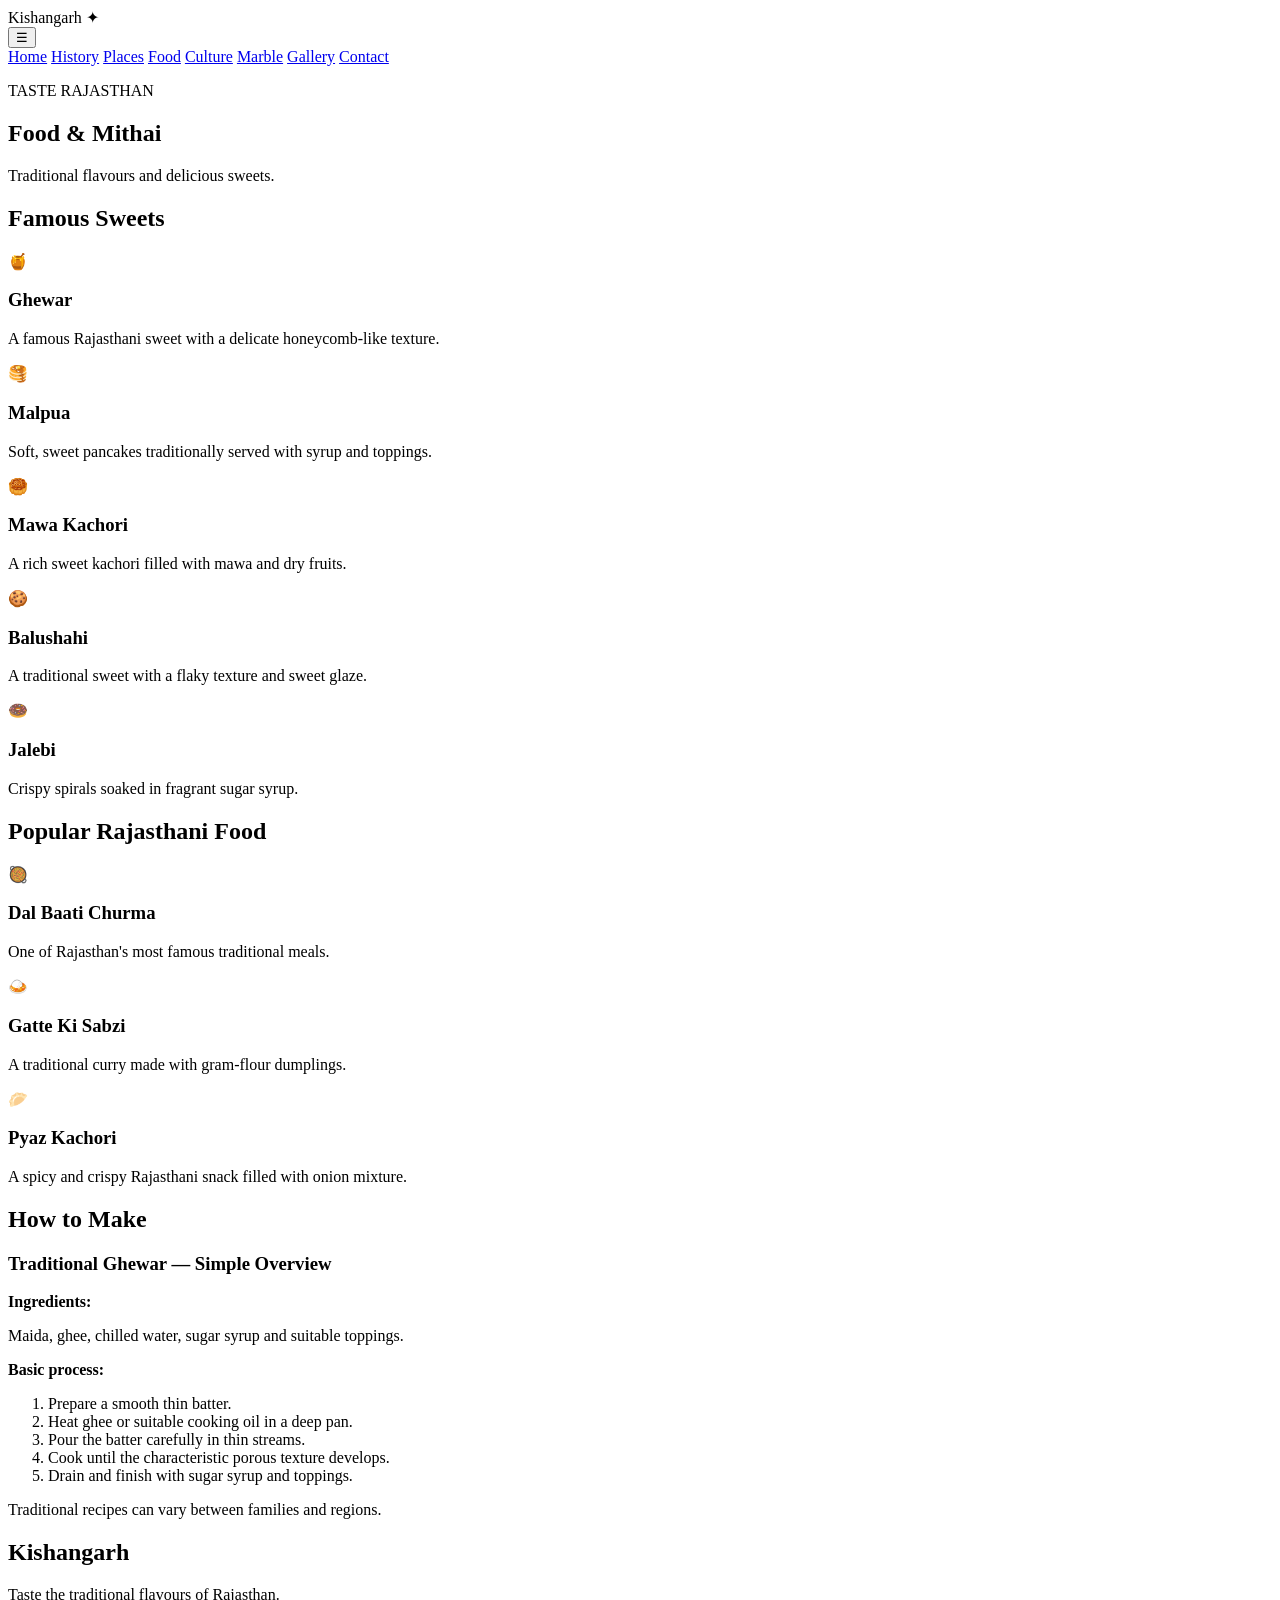
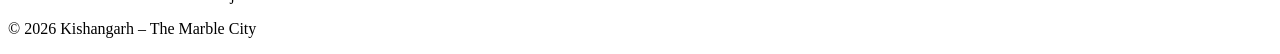
==== food.html @ cd6bb7bf "Create food.html for Food & Mithai section Added a new HTML file for the Food & Mithai section, incl" ====
<!DOCTYPE html>
<html lang="en">
<head>
<meta charset="UTF-8">
<meta name="viewport" content="width=device-width, initial-scale=1.0">
<title>Food & Mithai | Kishangarh</title>
<link rel="stylesheet" href="style.css">
</head>

<body>

<header class="navbar">
<div class="logo">Kishangarh <span>✦</span></div>
<button class="menu-btn" onclick="toggleMenu()">☰</button>

<nav id="navMenu">
<a href="index.html">Home</a>
<a href="history.html">History</a>
<a href="places.html">Places</a>
<a href="food.html" class="active">Food</a>
<a href="culture.html">Culture</a>
<a href="marble.html">Marble</a>
<a href="gallery.html">Gallery</a>
<a href="contact.html">Contact</a>
</nav>
</header>

<section class="page-banner">
<p class="section-tag">TASTE RAJASTHAN</p>
<h1>Food & Mithai</h1>
<p>Traditional flavours and delicious sweets.</p>
</section>

<section class="food-section">

<h2>Famous Sweets</h2>

<div class="food-grid">

<div class="food-card">
<div class="food-icon">🍯</div>
<h3>Ghewar</h3>
<p>A famous Rajasthani sweet with a delicate honeycomb-like texture.</p>
</div>

<div class="food-card">
<div class="food-icon">🥞</div>
<h3>Malpua</h3>
<p>Soft, sweet pancakes traditionally served with syrup and toppings.</p>
</div>

<div class="food-card">
<div class="food-icon">🥮</div>
<h3>Mawa Kachori</h3>
<p>A rich sweet kachori filled with mawa and dry fruits.</p>
</div>

<div class="food-card">
<div class="food-icon">🍪</div>
<h3>Balushahi</h3>
<p>A traditional sweet with a flaky texture and sweet glaze.</p>
</div>

<div class="food-card">
<div class="food-icon">🍩</div>
<h3>Jalebi</h3>
<p>Crispy spirals soaked in fragrant sugar syrup.</p>
</div>

</div>

<h2 class="food-title">Popular Rajasthani Food</h2>

<div class="food-grid">

<div class="food-card">
<div class="food-icon">🥘</div>
<h3>Dal Baati Churma</h3>
<p>One of Rajasthan's most famous traditional meals.</p>
</div>

<div class="food-card">
<div class="food-icon">🍛</div>
<h3>Gatte Ki Sabzi</h3>
<p>A traditional curry made with gram-flour dumplings.</p>
</div>

<div class="food-card">
<div class="food-icon">🥟</div>
<h3>Pyaz Kachori</h3>
<p>A spicy and crispy Rajasthani snack filled with onion mixture.</p>
</div>

</div>

<h2 class="food-title">How to Make</h2>

<div class="recipe-box">

<h3>Traditional Ghewar — Simple Overview</h3>

<p><strong>Ingredients:</strong></p>

<p>
Maida, ghee, chilled water, sugar syrup and suitable toppings.
</p>

<p><strong>Basic process:</strong></p>

<ol>
<li>Prepare a smooth thin batter.</li>
<li>Heat ghee or suitable cooking oil in a deep pan.</li>
<li>Pour the batter carefully in thin streams.</li>
<li>Cook until the characteristic porous texture develops.</li>
<li>Drain and finish with sugar syrup and toppings.</li>
</ol>

<p>
Traditional recipes can vary between families and regions.
</p>

</div>

</section>

<footer>
<h2>Kishangarh</h2>
<p>Taste the traditional flavours of Rajasthan.</p>
<p>© 2026 Kishangarh – The Marble City</p>
</footer>

<script src="script.js"></script>
</body>
</html>
---- style.css ----
/* ============================= */
/* GALLERY PAGE */
/* ============================= */

.gallery-hero {
    min-height: 480px;

    display: flex;
    align-items: center;
    justify-content: center;

    text-align: center;

    padding: 70px 20px;

    background:
        linear-gradient(
            rgba(70, 40, 28, 0.68),
            rgba(70, 40, 28, 0.68)
        ),
        url("https://images.unsplash.com/photo-1599661046289-e31897846e41?auto=format&fit=crop&w=1800&q=85");

    background-size: cover;
    background-position: center;

    color: white;
}

.gallery-hero h1 {
    font-family: 'DM Serif Display', serif;
    font-size: clamp(50px, 7vw, 80px);
    line-height: 1;
    margin: 15px 0;
}

.gallery-hero h1 span {
    display: block;
    color: #e8bd83;
}

.gallery-hero p:not(.small-title) {
    max-width: 650px;
    margin: auto;
    line-height: 1.8;
}


/* GALLERY SECTION */

.gallery-section {
    padding: 90px 7%;
}

.section-heading > p:last-child {
    max-width: 650px;
    margin: 15px auto 0;
    color: #806a60;
    line-height: 1.7;
}


/* FILTER */

.gallery-filter {
    display: flex;
    justify-content: center;
    flex-wrap: wrap;
    gap: 10px;

    margin: 45px auto;
}

.gallery-filter button {
    border: 1px solid #c49a7d;
    background: transparent;

    color: #694637;

    padding: 10px 20px;

    border-radius: 25px;

    cursor: pointer;

    font-family: 'Poppins', sans-serif;

    transition: 0.3s;
}

.gallery-filter button:hover,
.gallery-filter button.active {
    background: #704837;
    color: white;
}


/* GRID */

.gallery-grid {
    max-width: 1250px;
    margin: auto;

    display: grid;

    grid-template-columns:
        repeat(3, 1fr);

    gap: 22px;
}


/* IMAGE CARD */

.gallery-item {
    position: relative;

    overflow: hidden;

    border-radius: 18px;

    min-height: 300px;

    background: #ead8cb;

    box-shadow:
        0 10px 30px
        rgba(70, 40, 25, 0.10);

    transition: 0.4s;
}

.gallery-item:hover {
    transform: translateY(-7px);
}


/* IMAGE */

.gallery-item img {
    width: 100%;
    height: 350px;

    object-fit: cover;

    display: block;

    transition: 0.5s;
}

.gallery-item:hover img {
    transform: scale(1.07);
}


/* CAPTION */

.gallery-caption {
    position: absolute;

    left: 0;
    right: 0;
    bottom: 0;

    padding: 25px 20px 20px;

    color: white;

    background:
        linear-gradient(
            transparent,
            rgba(35, 20, 15, 0.9)
        );
}

.gallery-caption h3 {
    font-family: 'DM Serif Display', serif;
    font-size: 25px;
}

.gallery-caption p {
    font-size: 12px;
    margin-top: 5px;
    color: #eadbd2;
}


/* NOTE */

.photo-note {
    text-align: center;

    padding: 80px 20px;

    background: #f3e3d7;
}

.photo-note h2 {
    font-family: 'DM Serif Display', serif;
}

.photo-note p {
    max-width: 650px;
    margin: auto;

    color: #765e53;

    line-height: 1.8;
}


/* MOBILE */

@media (max-width: 900px) {

    .gallery-grid {
        grid-template-columns: repeat(2, 1fr);
    }

}

@media (max-width: 600px) {

    .gallery-grid {
        grid-template-columns: 1fr;
    }

    .gallery-hero {
        min-height: 430px;
    }

    .gallery-hero h1 {
        font-size: 50px;
    }

    .gallery-item img {
        height: 320px;
    }

}
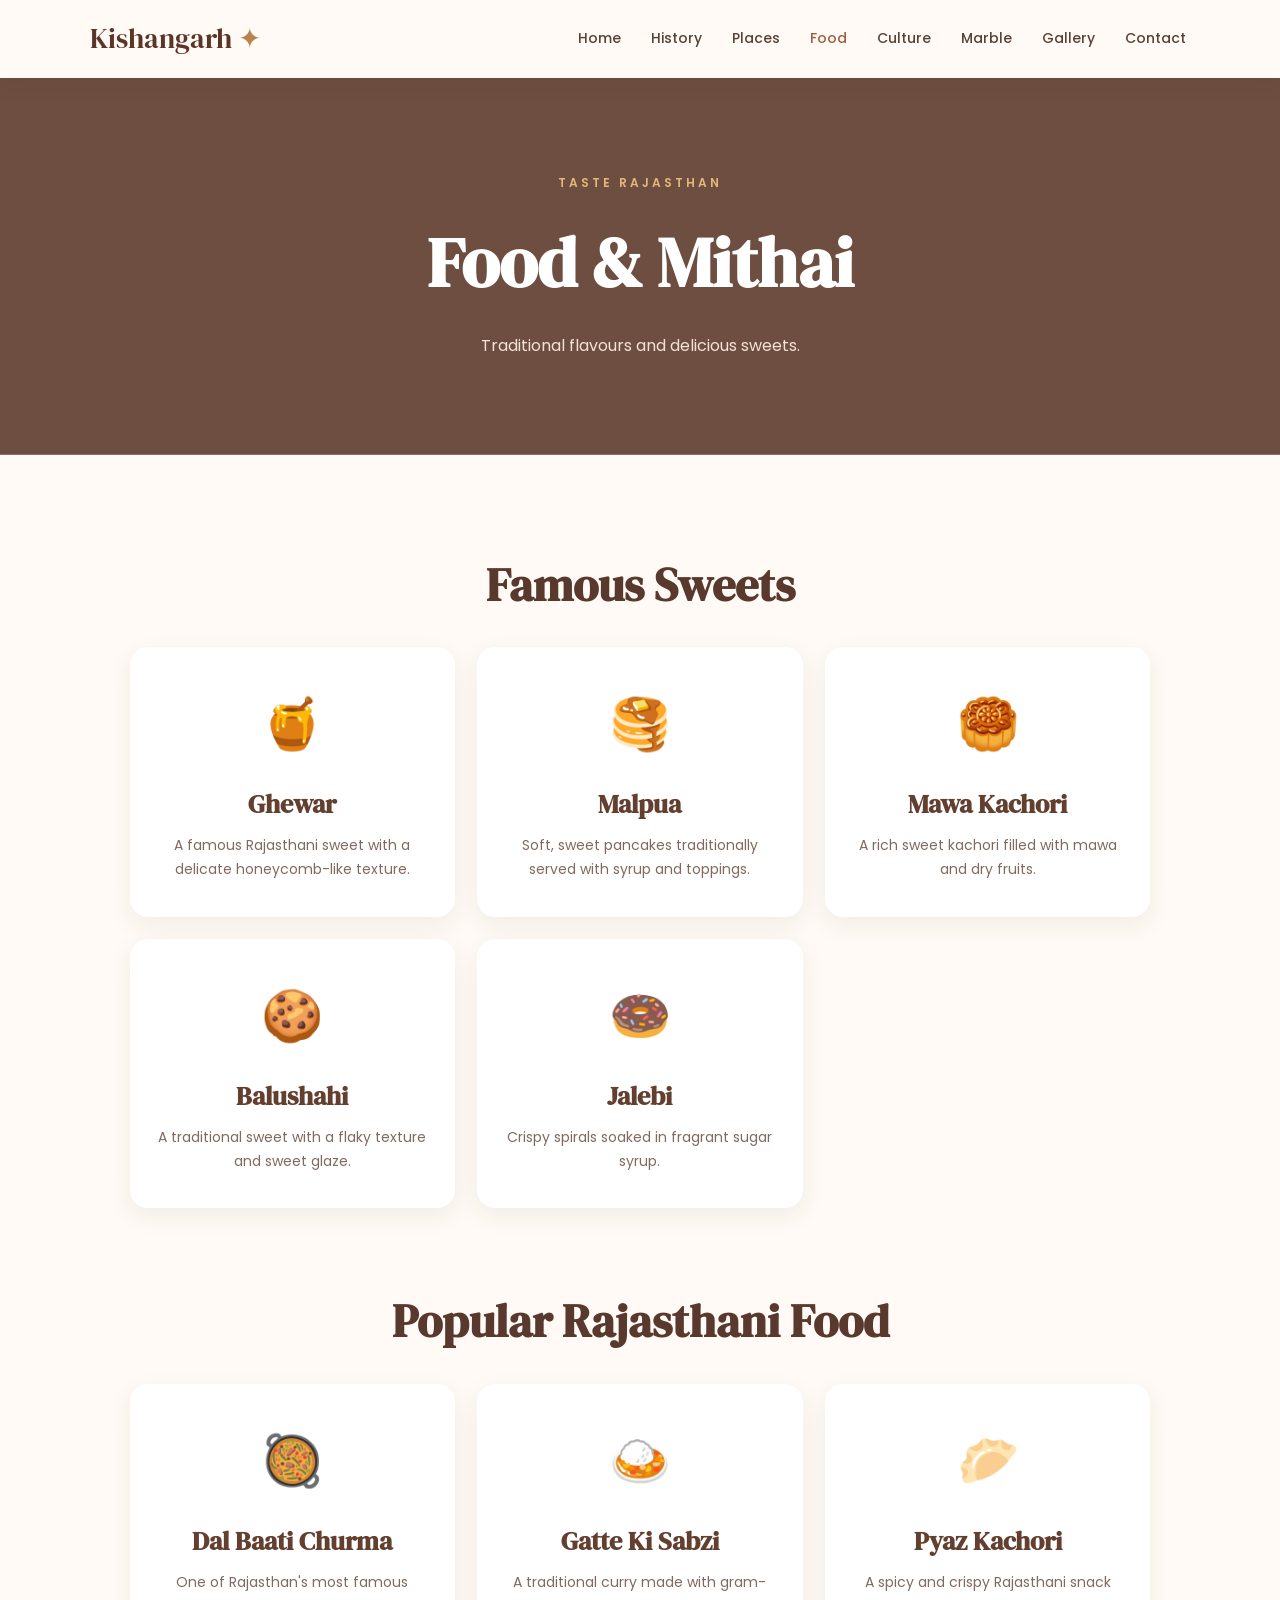
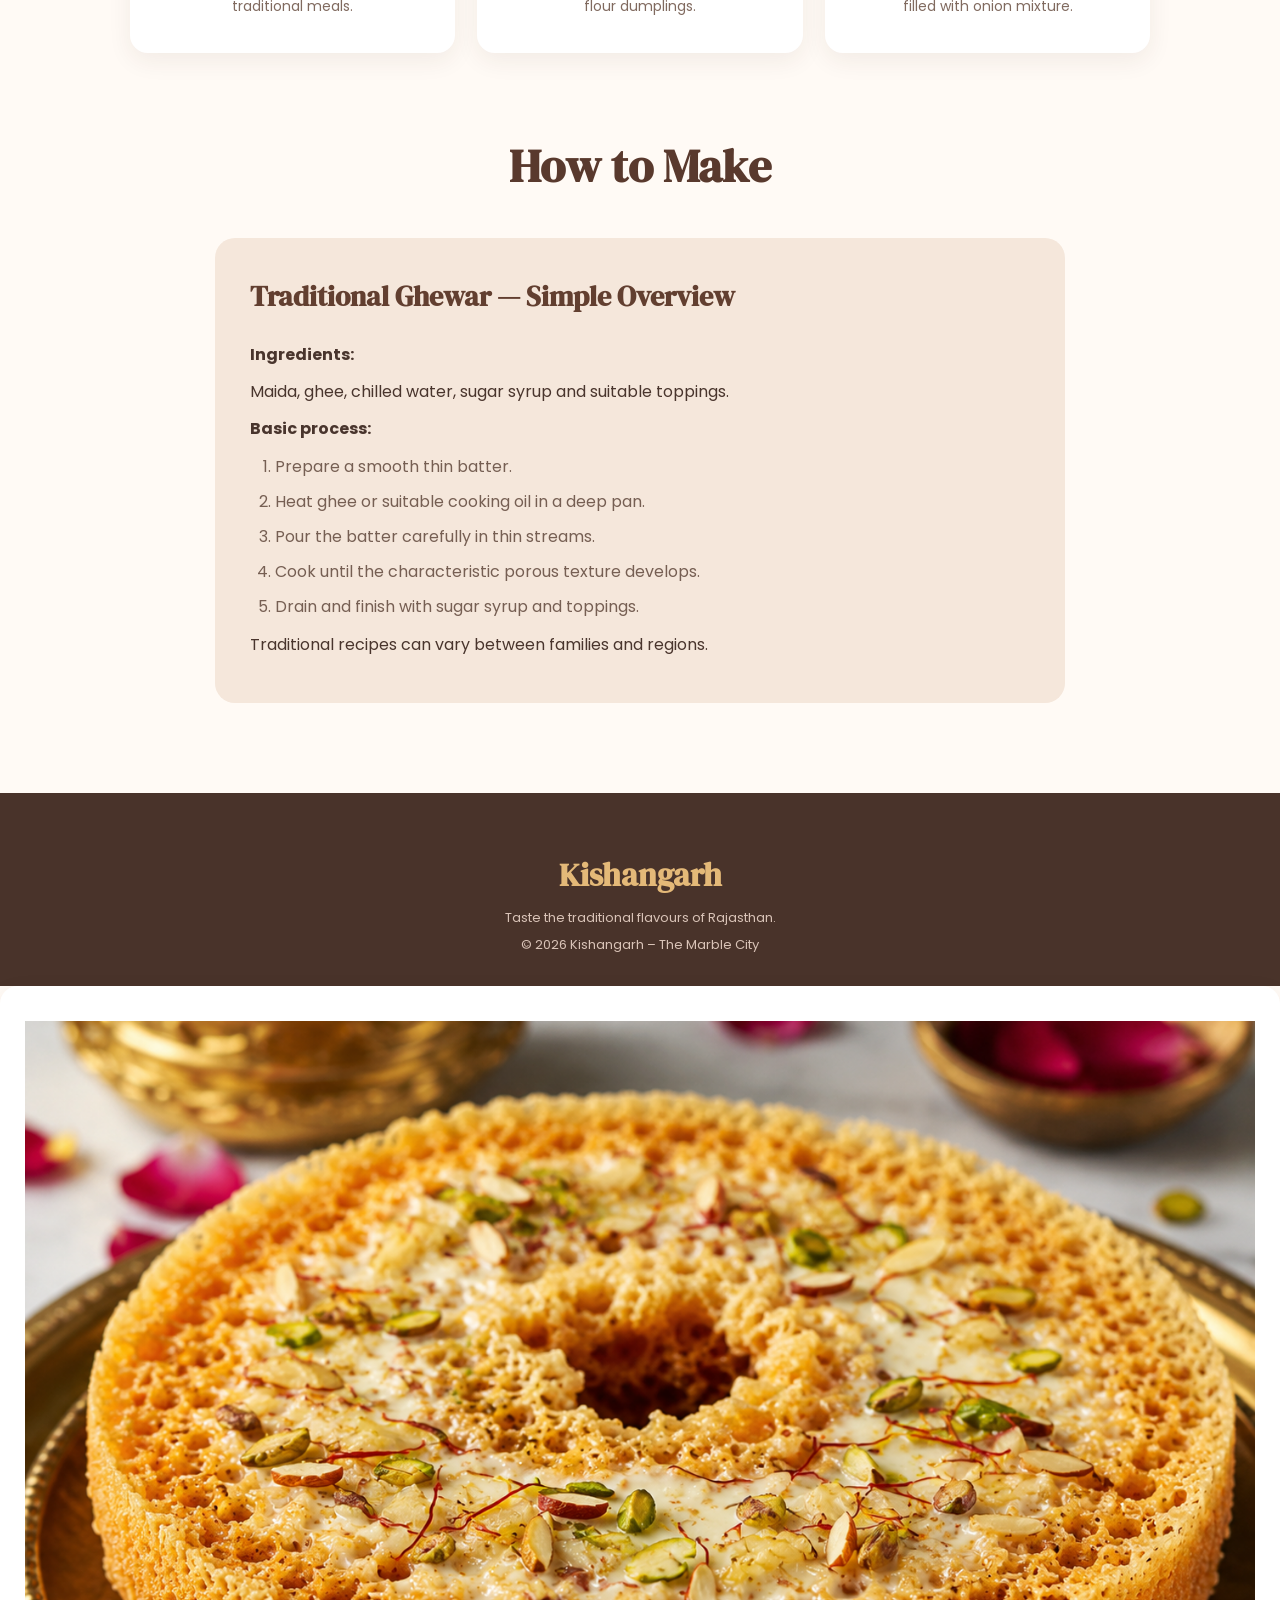
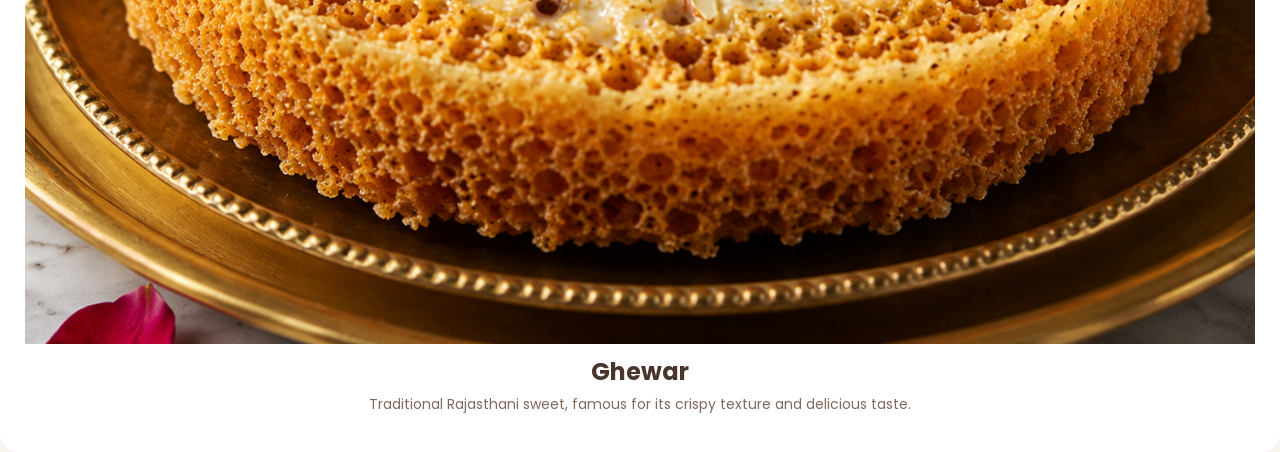
==== commit 528bc2d0: "Update food.html" ====
--- a/food.html
+++ b/food.html
@@ -132,3 +132,8 @@
 <script src="script.js"></script>
 </body>
 </html>
+<div class="food-card">
+  <img src="file_0000000049008211b5ec627d107cb9df.png" alt="Ghewar">
+  <h2>Ghewar</h2>
+  <p>Traditional Rajasthani sweet, famous for its crispy texture and delicious taste.</p>
+</div>
--- a/style.css
+++ b/style.css
@@ -1,130 +1,802 @@
-/* ============================= */
-/* GALLERY PAGE */
-/* ============================= */
-
-.gallery-hero {
-    min-height: 480px;
+@import url('https://fonts.googleapis.com/css2?family=DM+Serif+Display&family=Poppins:wght@300;400;500;600;700&display=swap');
+
+/* =========================
+   BASIC SETTINGS
+========================= */
+
+* {
+    margin: 0;
+    padding: 0;
+    box-sizing: border-box;
+}
+
+html {
+    scroll-behavior: smooth;
+}
+
+body {
+    font-family: 'Poppins', sans-serif;
+    background: #fffaf5;
+    color: #49352d;
+    line-height: 1.7;
+}
+
+img {
+    max-width: 100%;
+}
+
+a {
+    text-decoration: none;
+}
+
+button {
+    font-family: inherit;
+}
+
+/* =========================
+   NAVIGATION
+========================= */
+
+.navbar {
+    width: 100%;
+    height: 78px;
 
     display: flex;
     align-items: center;
-    justify-content: center;
-
-    text-align: center;
-
-    padding: 70px 20px;
+    justify-content: space-between;
+
+    padding: 0 7%;
+
+    background: rgba(255, 250, 245, 0.97);
+
+    position: sticky;
+    top: 0;
+    z-index: 999;
+
+    box-shadow: 0 3px 20px rgba(70, 40, 25, 0.10);
+}
+
+.logo {
+    font-family: 'DM Serif Display', serif;
+    font-size: 28px;
+    color: #5a3528;
+    white-space: nowrap;
+}
+
+.logo span {
+    color: #b9854f;
+}
+
+nav {
+    display: flex;
+    align-items: center;
+    gap: 22px;
+}
+
+nav a {
+    color: #594137;
+    font-size: 14px;
+    font-weight: 500;
+
+    padding: 8px 4px;
+
+    transition: 0.3s;
+}
+
+nav a:hover,
+nav a.active {
+    color: #a15d3f;
+}
+
+.menu-btn {
+    display: none;
+
+    border: none;
+    background: transparent;
+
+    font-size: 28px;
+    color: #654235;
+
+    cursor: pointer;
+}
+
+/* =========================
+   HERO HOME
+========================= */
+
+.hero {
+    min-height: 680px;
+
+    display: flex;
+    align-items: center;
+
+    padding: 80px 8%;
 
     background:
         linear-gradient(
-            rgba(70, 40, 28, 0.68),
-            rgba(70, 40, 28, 0.68)
+            90deg,
+            rgba(48, 28, 20, 0.78),
+            rgba(48, 28, 20, 0.35),
+            rgba(48, 28, 20, 0.12)
         ),
         url("https://images.unsplash.com/photo-1599661046289-e31897846e41?auto=format&fit=crop&w=1800&q=85");
 
     background-size: cover;
     background-position: center;
-
+}
+
+.hero-content {
+    max-width: 720px;
     color: white;
-}
-
-.gallery-hero h1 {
-    font-family: 'DM Serif Display', serif;
-    font-size: clamp(50px, 7vw, 80px);
-    line-height: 1;
-    margin: 15px 0;
-}
-
-.gallery-hero h1 span {
+
+    animation: fadeUp 1s ease;
+}
+
+.small-title {
+    color: #e6bd82;
+    letter-spacing: 4px;
+    font-size: 12px;
+    font-weight: 600;
+}
+
+.hero h1 {
+    font-family: 'DM Serif Display', serif;
+
+    font-size: clamp(55px, 8vw, 95px);
+
+    line-height: 1.05;
+
+    margin: 20px 0;
+}
+
+.hero h1 span {
     display: block;
-    color: #e8bd83;
-}
-
-.gallery-hero p:not(.small-title) {
-    max-width: 650px;
+    color: #e4b978;
+}
+
+.hero-content > p:not(.small-title) {
+    max-width: 620px;
+
+    font-size: 16px;
+
+    color: #fff5ed;
+
+    margin-bottom: 30px;
+}
+
+.hero-buttons {
+    display: flex;
+    gap: 15px;
+    flex-wrap: wrap;
+}
+
+/* =========================
+   BUTTONS
+========================= */
+
+.btn {
+    display: inline-block;
+
+    padding: 13px 25px;
+
+    background: #754633;
+    color: white;
+
+    border-radius: 30px;
+
+    font-size: 14px;
+    font-weight: 500;
+
+    transition: 0.3s;
+}
+
+.btn:hover {
+    background: #a66a49;
+    transform: translateY(-3px);
+}
+
+.btn-outline {
+    display: inline-block;
+
+    padding: 12px 24px;
+
+    border: 1px solid #e2b878;
+
+    color: white;
+
+    border-radius: 30px;
+
+    font-size: 14px;
+
+    transition: 0.3s;
+}
+
+.btn-outline:hover {
+    background: #e2b878;
+    color: #49352d;
+}
+
+/* =========================
+   INTRO
+========================= */
+
+.intro {
+    max-width: 850px;
+
     margin: auto;
-    line-height: 1.8;
-}
-
-
-/* GALLERY SECTION */
+
+    padding: 100px 25px;
+
+    text-align: center;
+}
+
+.section-tag {
+    color: #aa704d;
+
+    font-size: 12px;
+
+    letter-spacing: 3px;
+
+    font-weight: 600;
+}
+
+.intro h2,
+.section-heading h2,
+.content-section h2,
+.food-section > h2 {
+    font-family: 'DM Serif Display', serif;
+
+    color: #59392d;
+
+    font-size: 46px;
+
+    line-height: 1.2;
+
+    margin: 12px 0 20px;
+}
+
+.intro p:not(.section-tag) {
+    color: #766057;
+
+    margin-bottom: 15px;
+}
+
+/* =========================
+   HIGHLIGHTS
+========================= */
+
+.highlights {
+    background: #f5e7db;
+
+    padding: 90px 7%;
+}
+
+.section-heading {
+    text-align: center;
+
+    margin-bottom: 45px;
+}
+
+.highlight-grid {
+    max-width: 1200px;
+
+    margin: auto;
+
+    display: grid;
+
+    grid-template-columns: repeat(3, 1fr);
+
+    gap: 22px;
+}
+
+.highlight-card {
+    background: #fffaf5;
+
+    padding: 35px 28px;
+
+    border-radius: 18px;
+
+    color: #49352d;
+
+    box-shadow: 0 8px 25px rgba(70, 40, 25, 0.07);
+
+    transition: 0.35s;
+}
+
+.highlight-card:hover {
+    transform: translateY(-8px);
+
+    box-shadow: 0 15px 35px rgba(70, 40, 25, 0.14);
+}
+
+.highlight-icon {
+    font-size: 42px;
+
+    margin-bottom: 15px;
+}
+
+.highlight-card h3 {
+    font-family: 'DM Serif Display', serif;
+
+    font-size: 25px;
+
+    color: #633f31;
+
+    margin-bottom: 8px;
+}
+
+.highlight-card p {
+    color: #806b60;
+
+    font-size: 14px;
+
+    margin-bottom: 15px;
+}
+
+.highlight-card span {
+    color: #a45e3f;
+
+    font-size: 13px;
+
+    font-weight: 600;
+}
+
+/* =========================
+   QUOTE
+========================= */
+
+.quote {
+    padding: 100px 20px;
+
+    text-align: center;
+
+    background:
+        linear-gradient(
+            rgba(75, 45, 33, 0.90),
+            rgba(75, 45, 33, 0.90)
+        ),
+        url("https://images.unsplash.com/photo-1477587458883-47145ed94245?auto=format&fit=crop&w=1800&q=85");
+
+    background-size: cover;
+    background-position: center;
+
+    color: white;
+}
+
+.quote h2 {
+    max-width: 800px;
+
+    margin: auto;
+
+    font-family: 'DM Serif Display', serif;
+
+    font-size: 42px;
+
+    font-weight: 400;
+}
+
+.quote p {
+    margin-top: 20px;
+
+    color: #dfb77e;
+
+    letter-spacing: 2px;
+}
+
+/* =========================
+   PAGE BANNER
+========================= */
+
+.page-banner {
+    padding: 95px 20px;
+
+    text-align: center;
+
+    background:
+        linear-gradient(
+            rgba(90, 54, 39, 0.88),
+            rgba(90, 54, 39, 0.88)
+        ),
+        url("https://images.unsplash.com/photo-1603262110263-fb0112e7cc33?auto=format&fit=crop&w=1800&q=85");
+
+    background-size: cover;
+    background-position: center;
+
+    color: white;
+}
+
+.page-banner .section-tag {
+    color: #e2b879;
+}
+
+.page-banner h1 {
+    font-family: 'DM Serif Display', serif;
+
+    font-size: clamp(45px, 7vw, 70px);
+
+    color: white;
+
+    margin: 10px 0;
+}
+
+.page-banner p:last-child {
+    color: #f3e2d5;
+}
+
+/* =========================
+   GENERAL CONTENT
+========================= */
+
+.content-section {
+    max-width: 950px;
+
+    margin: auto;
+
+    padding: 90px 25px;
+}
+
+.content-section h2 {
+    margin-top: 40px;
+}
+
+.content-section h2:first-child {
+    margin-top: 0;
+}
+
+.content-section p {
+    color: #725c51;
+
+    margin: 12px 0;
+
+    line-height: 1.9;
+}
+
+.info-box {
+    margin-top: 40px;
+
+    padding: 25px;
+
+    background: #f4e4d7;
+
+    border-left: 5px solid #aa704d;
+
+    border-radius: 10px;
+}
+
+.info-box strong {
+    color: #633e30;
+}
+
+.info-box p {
+    margin-bottom: 0;
+}
+
+/* =========================
+   PLACES
+========================= */
+
+.place-grid {
+    max-width: 1200px;
+
+    margin: auto;
+
+    padding: 90px 7%;
+
+    display: grid;
+
+    grid-template-columns: repeat(3, 1fr);
+
+    gap: 25px;
+}
+
+.place-card {
+    background: white;
+
+    padding: 35px 28px;
+
+    border-radius: 18px;
+
+    border-bottom: 4px solid #b9855c;
+
+    box-shadow: 0 8px 25px rgba(70, 40, 25, 0.07);
+
+    transition: 0.35s;
+}
+
+.place-card:hover {
+    transform: translateY(-8px);
+}
+
+.place-icon {
+    font-size: 48px;
+
+    margin-bottom: 15px;
+}
+
+.place-card h2 {
+    font-family: 'DM Serif Display', serif;
+
+    color: #603f31;
+
+    font-size: 27px;
+
+    margin-bottom: 10px;
+}
+
+.place-card p {
+    color: #806a5f;
+
+    font-size: 14px;
+}
+
+/* =========================
+   FOOD
+========================= */
+
+.food-section {
+    max-width: 1200px;
+
+    margin: auto;
+
+    padding: 90px 7%;
+}
+
+.food-section > h2 {
+    text-align: center;
+
+    margin-bottom: 35px;
+}
+
+.food-title {
+    margin-top: 85px !important;
+}
+
+.food-grid {
+    display: grid;
+
+    grid-template-columns: repeat(3, 1fr);
+
+    gap: 22px;
+}
+
+.food-card {
+    background: #fff;
+
+    padding: 35px 25px;
+
+    text-align: center;
+
+    border-radius: 18px;
+
+    box-shadow: 0 8px 25px rgba(70, 40, 25, 0.07);
+
+    transition: 0.3s;
+}
+
+.food-card:hover {
+    transform: translateY(-7px);
+}
+
+.food-icon {
+    font-size: 50px;
+
+    margin-bottom: 15px;
+}
+
+.food-card h3 {
+    font-family: 'DM Serif Display', serif;
+
+    font-size: 26px;
+
+    color: #633f30;
+
+    margin-bottom: 8px;
+}
+
+.food-card p {
+    color: #806a5f;
+
+    font-size: 14px;
+}
+
+/* =========================
+   RECIPE
+========================= */
+
+.recipe-box {
+    max-width: 850px;
+
+    margin: 45px auto 0;
+
+    padding: 35px;
+
+    background: #f5e7db;
+
+    border-radius: 20px;
+}
+
+.recipe-box h3 {
+    font-family: 'DM Serif Display', serif;
+
+    font-size: 28px;
+
+    color: #623f30;
+
+    margin-bottom: 20px;
+}
+
+.recipe-box p {
+    margin: 10px 0;
+}
+
+.recipe-box ol {
+    padding-left: 25px;
+
+    color: #765f53;
+}
+
+.recipe-box li {
+    margin: 8px 0;
+}
+
+/* =========================
+   CULTURE
+========================= */
+
+.festival-grid {
+    display: grid;
+
+    grid-template-columns: repeat(2, 1fr);
+
+    gap: 20px;
+
+    margin-top: 30px;
+}
+
+.festival-card {
+    padding: 25px;
+
+    background: #f7e9dc;
+
+    border-radius: 15px;
+}
+
+.festival-card h3 {
+    font-family: 'DM Serif Display', serif;
+
+    font-size: 25px;
+
+    color: #654131;
+}
+
+.festival-card p {
+    font-size: 14px;
+}
+
+/* =========================
+   MARBLE
+========================= */
+
+.marble-steps {
+    display: grid;
+
+    grid-template-columns: repeat(4, 1fr);
+
+    gap: 18px;
+
+    margin: 40px 0;
+}
+
+.marble-steps > div {
+    padding: 25px;
+
+    background: #f4eee9;
+
+    border-radius: 15px;
+
+    text-align: center;
+}
+
+.marble-steps span {
+    display: inline-flex;
+
+    width: 48px;
+    height: 48px;
+
+    align-items: center;
+    justify-content: center;
+
+    border-radius: 50%;
+
+    background: #705044;
+
+    color: white;
+
+    margin-bottom: 12px;
+
+    font-weight: 600;
+}
+
+.marble-steps h3 {
+    font-family: 'DM Serif Display', serif;
+
+    font-size: 22px;
+
+    color: #604033;
+
+    margin-bottom: 8px;
+}
+
+.marble-steps p {
+    font-size: 13px;
+}
+
+/* =========================
+   GALLERY
+========================= */
 
 .gallery-section {
-    padding: 90px 7%;
-}
-
-.section-heading > p:last-child {
-    max-width: 650px;
-    margin: 15px auto 0;
-    color: #806a60;
-    line-height: 1.7;
-}
-
-
-/* FILTER */
+    max-width: 1250px;
+
+    margin: auto;
+
+    padding: 80px 7%;
+}
 
 .gallery-filter {
     display: flex;
+
     justify-content: center;
+
     flex-wrap: wrap;
+
     gap: 10px;
 
-    margin: 45px auto;
+    margin-bottom: 45px;
 }
 
 .gallery-filter button {
-    border: 1px solid #c49a7d;
+    border: 1px solid #b88769;
+
     background: transparent;
 
-    color: #694637;
-
-    padding: 10px 20px;
+    color: #684536;
+
+    padding: 9px 19px;
 
     border-radius: 25px;
 
     cursor: pointer;
 
-    font-family: 'Poppins', sans-serif;
-
     transition: 0.3s;
 }
 
-.gallery-filter button:hover,
-.gallery-filter button.active {
+.gallery-filter button:hover {
     background: #704837;
+
     color: white;
 }
 
-
-/* GRID */
-
 .gallery-grid {
-    max-width: 1250px;
-    margin: auto;
-
     display: grid;
 
-    grid-template-columns:
-        repeat(3, 1fr);
+    grid-template-columns: repeat(3, 1fr);
 
     gap: 22px;
 }
-
-
-/* IMAGE CARD */
 
 .gallery-item {
     position: relative;
 
     overflow: hidden;
 
-    border-radius: 18px;
-
     min-height: 300px;
 
-    background: #ead8cb;
-
-    box-shadow:
-        0 10px 30px
-        rgba(70, 40, 25, 0.10);
+    border-radius: 17px;
+
+    background: #ead8ca;
+
+    box-shadow: 0 8px 25px rgba(70, 40, 25, 0.10);
 
     transition: 0.4s;
 }
@@ -133,11 +805,9 @@
     transform: translateY(-7px);
 }
 
-
-/* IMAGE */
-
 .gallery-item img {
     width: 100%;
+
     height: 350px;
 
     object-fit: cover;
@@ -150,9 +820,6 @@
 .gallery-item:hover img {
     transform: scale(1.07);
 }
-
-
-/* CAPTION */
 
 .gallery-caption {
     position: absolute;
@@ -161,79 +828,460 @@
     right: 0;
     bottom: 0;
 
-    padding: 25px 20px 20px;
+    padding: 45px 20px 20px;
 
     color: white;
 
     background:
         linear-gradient(
             transparent,
-            rgba(35, 20, 15, 0.9)
+            rgba(30, 18, 13, 0.95)
         );
 }
 
 .gallery-caption h3 {
     font-family: 'DM Serif Display', serif;
+
     font-size: 25px;
 }
 
 .gallery-caption p {
     font-size: 12px;
-    margin-top: 5px;
-    color: #eadbd2;
-}
-
-
-/* NOTE */
-
-.photo-note {
+
+    color: #e6d8cf;
+}
+
+/* =========================
+   CONTACT
+========================= */
+
+.contact-section {
+    max-width: 1100px;
+
+    margin: auto;
+
+    padding: 90px 25px;
+
+    display: grid;
+
+    grid-template-columns: 1fr 1fr;
+
+    gap: 60px;
+
+    align-items: center;
+}
+
+.contact-info h2 {
+    font-family: 'DM Serif Display', serif;
+
+    font-size: 45px;
+
+    color: #59392d;
+
+    margin-bottom: 15px;
+}
+
+.contact-info > p {
+    color: #766056;
+
+    margin-bottom: 25px;
+}
+
+.contact-card {
+    display: flex;
+
+    align-items: center;
+
+    gap: 18px;
+
+    background: white;
+
+    padding: 20px;
+
+    margin-bottom: 15px;
+
+    border-radius: 15px;
+
+    box-shadow: 0 6px 20px rgba(70, 40, 25, 0.07);
+}
+
+.contact-icon {
+    font-size: 30px;
+}
+
+.contact-card h3 {
+    color: #5f3d30;
+
+    margin-bottom: 3px;
+}
+
+.contact-card p {
+    color: #806a5f;
+
+    font-size: 14px;
+}
+
+.contact-decoration {
+    min-height: 400px;
+
+    background:
+        linear-gradient(
+            rgba(101, 64, 48, 0.08),
+            rgba(101, 64, 48, 0.08)
+        ),
+        #ead9cb;
+
+    border-radius: 30px;
+
+    display: flex;
+
+    flex-direction: column;
+
+    align-items: center;
+
+    justify-content: center;
+
     text-align: center;
-
-    padding: 80px 20px;
-
-    background: #f3e3d7;
-}
-
-.photo-note h2 {
-    font-family: 'DM Serif Display', serif;
-}
-
-.photo-note p {
-    max-width: 650px;
+}
+
+.cake-big {
+    font-size: 100px;
+
+    margin-bottom: 20px;
+}
+
+.contact-decoration h3 {
+    font-family: 'DM Serif Display', serif;
+
+    font-size: 38px;
+
+    color: #654132;
+}
+
+.contact-decoration p {
+    color: #806457;
+
+    margin-top: 10px;
+}
+
+/* =========================
+   FOOTER
+========================= */
+
+footer {
+    padding: 55px 7% 25px;
+
+    background: #49332a;
+
+    color: white;
+
+    text-align: center;
+}
+
+footer h2 {
+    font-family: 'DM Serif Display', serif;
+
+    color: #e4b978;
+
+    font-size: 32px;
+
+    margin-bottom: 5px;
+}
+
+footer p {
+    color: #d9c3b7;
+
+    font-size: 13px;
+
+    margin: 5px;
+}
+
+.footer-content {
+    max-width: 1100px;
+
     margin: auto;
 
-    color: #765e53;
-
-    line-height: 1.8;
-}
-
-
-/* MOBILE */
-
-@media (max-width: 900px) {
+    display: grid;
+
+    grid-template-columns: 2fr 1fr 1fr;
+
+    gap: 40px;
+
+    text-align: left;
+
+    padding-bottom: 35px;
+}
+
+.footer-content h2 {
+    margin-top: 0;
+}
+
+.footer-links {
+    display: flex;
+
+    flex-direction: column;
+
+    gap: 7px;
+}
+
+.footer-links h3 {
+    color: #e2b879;
+
+    margin-bottom: 5px;
+}
+
+.footer-links a {
+    color: #d8c4b9;
+
+    font-size: 13px;
+
+    transition: 0.3s;
+}
+
+.footer-links a:hover {
+    color: white;
+}
+
+.copyright {
+    border-top: 1px solid rgba(255,255,255,0.15);
+
+    padding-top: 20px;
+
+    margin-top: 10px;
+}
+
+/* =========================
+   ANIMATIONS
+========================= */
+
+@keyframes fadeUp {
+
+    from {
+        opacity: 0;
+
+        transform: translateY(30px);
+    }
+
+    to {
+        opacity: 1;
+
+        transform: translateY(0);
+    }
+}
+
+.highlight-card,
+.place-card,
+.food-card,
+.festival-card,
+.marble-steps > div,
+.gallery-item {
+    animation: fadeUp 0.7s ease both;
+}
+
+/* =========================
+   TABLET
+========================= */
+
+@media (max-width: 1000px) {
+
+    nav {
+        gap: 13px;
+    }
+
+    nav a {
+        font-size: 12px;
+    }
+
+    .highlight-grid {
+        grid-template-columns: repeat(2, 1fr);
+    }
+
+    .place-grid {
+        grid-template-columns: repeat(2, 1fr);
+    }
+
+    .food-grid {
+        grid-template-columns: repeat(2, 1fr);
+    }
 
     .gallery-grid {
         grid-template-columns: repeat(2, 1fr);
     }
 
-}
-
-@media (max-width: 600px) {
-
+    .marble-steps {
+        grid-template-columns: repeat(2, 1fr);
+    }
+}
+
+/* =========================
+   MOBILE
+========================= */
+
+@media (max-width: 750px) {
+
+    .navbar {
+        height: 70px;
+
+        padding: 0 5%;
+    }
+
+    .logo {
+        font-size: 24px;
+    }
+
+    .menu-btn {
+        display: block;
+    }
+
+    nav {
+        display: none;
+
+        position: absolute;
+
+        top: 70px;
+        left: 0;
+
+        width: 100%;
+
+        padding: 20px;
+
+        background: #fffaf5;
+
+        flex-direction: column;
+
+        gap: 12px;
+
+        box-shadow: 0 10px 20px rgba(0,0,0,0.10);
+    }
+
+    nav.show {
+        display: flex;
+    }
+
+    nav a {
+        width: 100%;
+
+        text-align: center;
+
+        padding: 10px;
+    }
+
+    .hero {
+        min-height: 600px;
+
+        padding: 50px 7%;
+
+        background-position: center;
+    }
+
+    .hero h1 {
+        font-size: 55px;
+    }
+
+    .intro {
+        padding: 70px 20px;
+    }
+
+    .intro h2,
+    .section-heading h2,
+    .content-section h2,
+    .food-section > h2 {
+        font-size: 38px;
+    }
+
+    .highlight-grid,
+    .place-grid,
+    .food-grid,
     .gallery-grid {
         grid-template-columns: 1fr;
     }
 
-    .gallery-hero {
-        min-height: 430px;
-    }
-
-    .gallery-hero h1 {
-        font-size: 50px;
+    .festival-grid {
+        grid-template-columns: 1fr;
+    }
+
+    .marble-steps {
+        grid-template-columns: 1fr;
+    }
+
+    .contact-section {
+        grid-template-columns: 1fr;
+
+        gap: 35px;
+    }
+
+    .contact-decoration {
+        min-height: 330px;
+    }
+
+    .footer-content {
+        grid-template-columns: 1fr;
+
+        text-align: center;
+    }
+
+    .footer-links {
+        align-items: center;
+    }
+
+    .quote h2 {
+        font-size: 32px;
+    }
+}
+
+/* =========================
+   SMALL PHONES
+========================= */
+
+@media (max-width: 450px) {
+
+    .hero h1 {
+        font-size: 45px;
+    }
+
+    .hero-content > p:not(.small-title) {
+        font-size: 14px;
+    }
+
+    .page-banner {
+        padding: 75px 20px;
+    }
+
+    .page-banner h1 {
+        font-size: 42px;
+    }
+
+    .gallery-section,
+    .food-section,
+    .place-grid {
+        padding-left: 5%;
+        padding-right: 5%;
     }
 
     .gallery-item img {
-        height: 320px;
-    }
-
-}
+        height: 300px;
+    }
+
+    .contact-info h2 {
+        font-size: 38px;
+    }
+
+    .quote {
+        padding: 75px 20px;
+    }
+
+    .quote h2 {
+        font-size: 28px;
+    }
+}
+.sweet-image {
+  height: 220px;
+  overflow: hidden;
+}
+
+.sweet-image img {
+  width: 100%;
+  height: 100%;
+  object-fit: cover;
+  display: block;
+}
